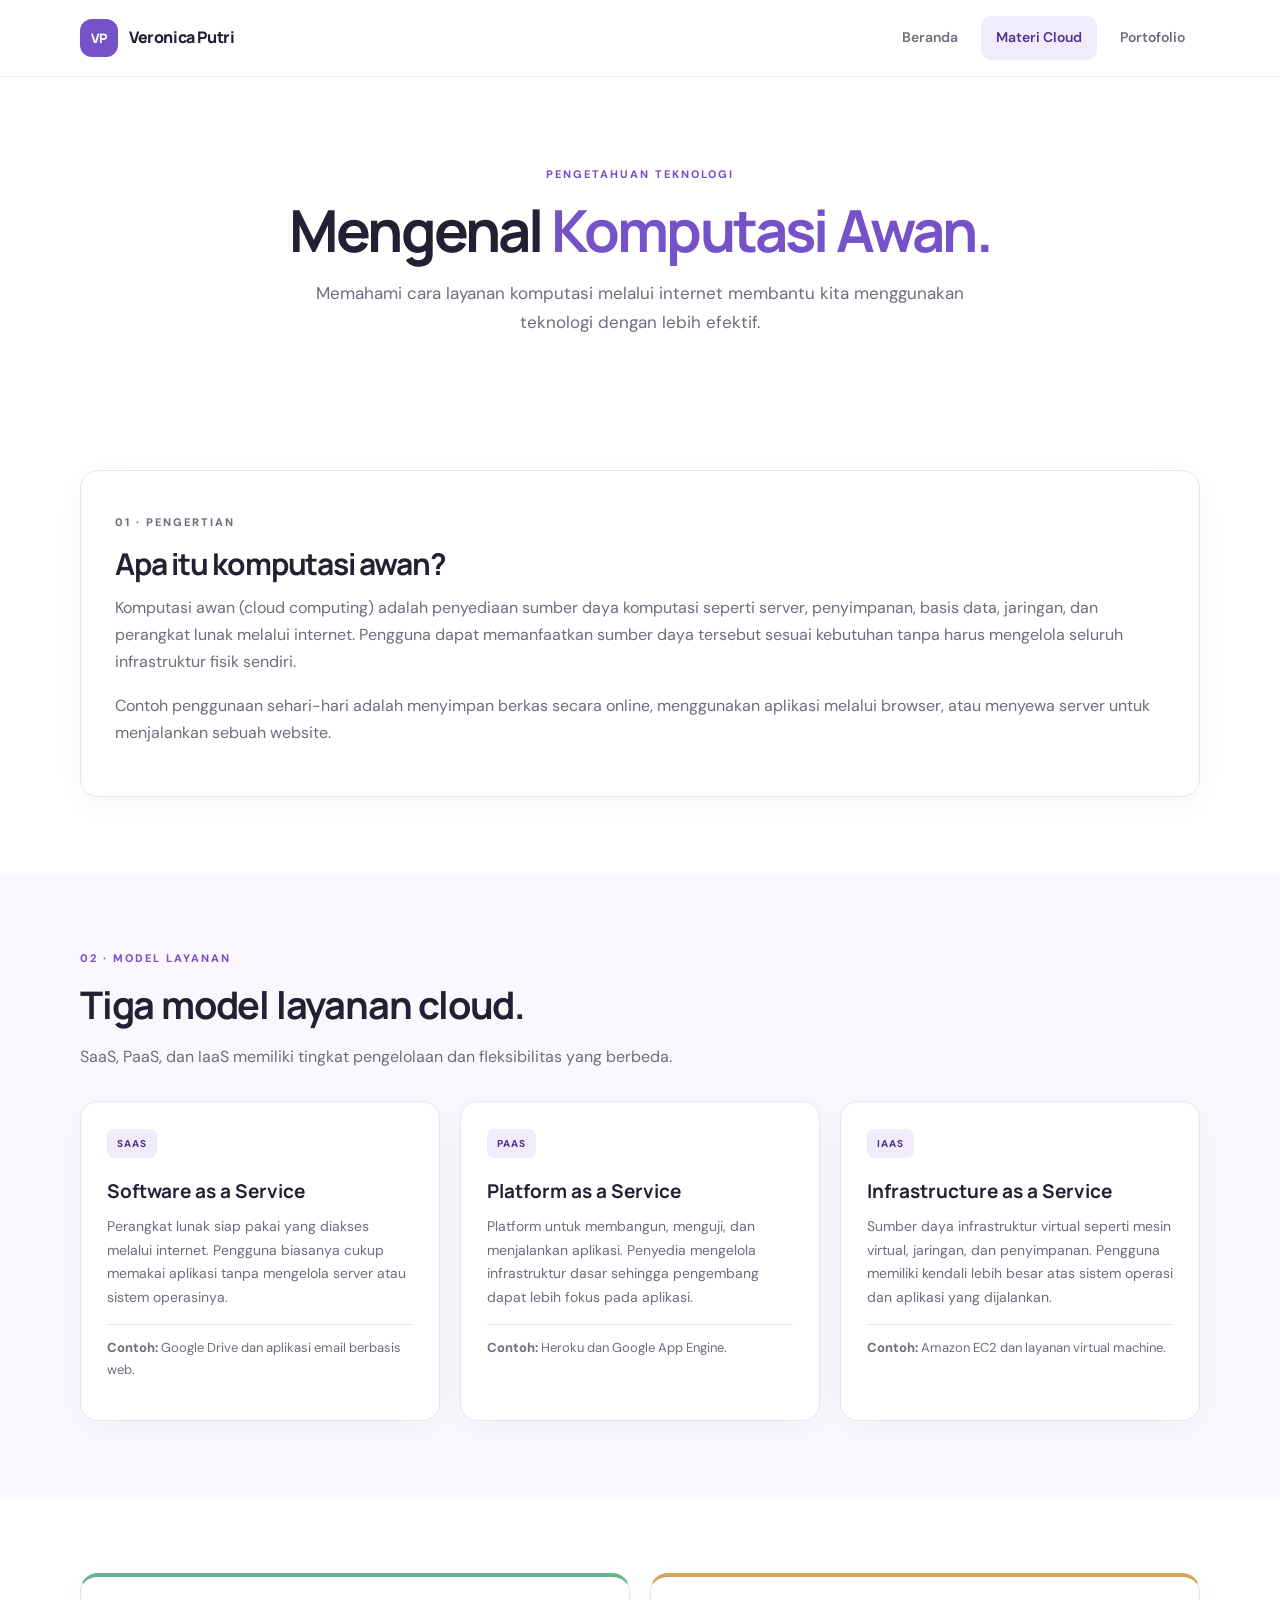
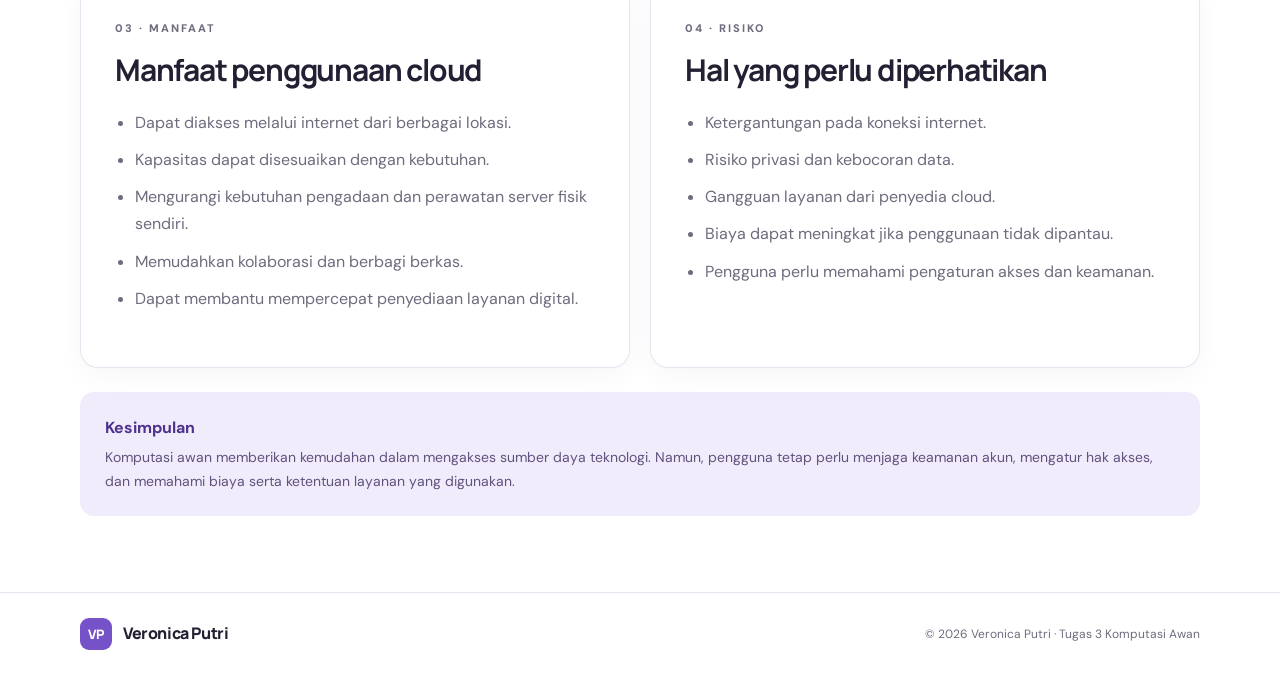
==== materi.html @ eca8ef3f "Boyan updates README.md file Upload website Tugas 3 Komputasi Awan" ====
<!DOCTYPE html>
<html lang="id">
<head>
  <meta charset="UTF-8">
  <meta name="viewport" content="width=device-width, initial-scale=1.0">
  <meta name="description" content="Materi pengantar komputasi awan, SaaS, PaaS, dan IaaS.">
  <title>Materi Komputasi Awan | Veronica Putri</title>
  <link rel="stylesheet" href="assets/css/style.css">
  <script src="assets/js/script.js" defer></script>
</head>
<body>
  <header class="site-header"><nav class="navbar container" aria-label="Navigasi utama">
    <a class="brand" href="index.html"><span class="brand-mark">VP</span><span>Veronica Putri</span></a>
    <button class="menu-toggle" aria-label="Buka menu" aria-expanded="false">☰</button>
    <div class="nav-links"><a href="index.html">Beranda</a><a class="active" href="materi.html">Materi Cloud</a><a href="portofolio.html">Portofolio</a></div>
  </nav></header>

  <main>
    <section class="page-hero container"><p class="eyebrow">PENGETAHUAN TEKNOLOGI</p><h1>Mengenal <span>Komputasi Awan.</span></h1><p>Memahami cara layanan komputasi melalui internet membantu kita menggunakan teknologi dengan lebih efektif.</p></section>

    <section class="section container">
      <article class="content-panel">
        <p class="eyebrow">01 · PENGERTIAN</p><h2>Apa itu komputasi awan?</h2>
        <p>Komputasi awan (cloud computing) adalah penyediaan sumber daya komputasi seperti server, penyimpanan, basis data, jaringan, dan perangkat lunak melalui internet. Pengguna dapat memanfaatkan sumber daya tersebut sesuai kebutuhan tanpa harus mengelola seluruh infrastruktur fisik sendiri.</p>
        <p>Contoh penggunaan sehari-hari adalah menyimpan berkas secara online, menggunakan aplikasi melalui browser, atau menyewa server untuk menjalankan sebuah website.</p>
      </article>
    </section>

    <section class="section soft-section"><div class="container">
      <div class="section-heading"><p class="eyebrow">02 · MODEL LAYANAN</p><h2>Tiga model layanan cloud.</h2><p class="section-intro">SaaS, PaaS, dan IaaS memiliki tingkat pengelolaan dan fleksibilitas yang berbeda.</p></div>
      <div class="service-grid">
        <article class="service-card"><span class="service-tag">SAAS</span><h3>Software as a Service</h3><p>Perangkat lunak siap pakai yang diakses melalui internet. Pengguna biasanya cukup memakai aplikasi tanpa mengelola server atau sistem operasinya.</p><p class="example"><strong>Contoh:</strong> Google Drive dan aplikasi email berbasis web.</p></article>
        <article class="service-card"><span class="service-tag">PAAS</span><h3>Platform as a Service</h3><p>Platform untuk membangun, menguji, dan menjalankan aplikasi. Penyedia mengelola infrastruktur dasar sehingga pengembang dapat lebih fokus pada aplikasi.</p><p class="example"><strong>Contoh:</strong> Heroku dan Google App Engine.</p></article>
        <article class="service-card"><span class="service-tag">IAAS</span><h3>Infrastructure as a Service</h3><p>Sumber daya infrastruktur virtual seperti mesin virtual, jaringan, dan penyimpanan. Pengguna memiliki kendali lebih besar atas sistem operasi dan aplikasi yang dijalankan.</p><p class="example"><strong>Contoh:</strong> Amazon EC2 dan layanan virtual machine.</p></article>
      </div>
    </div></section>

    <section class="section container">
      <div class="two-column">
        <article class="content-panel positive"><p class="eyebrow">03 · MANFAAT</p><h2>Manfaat penggunaan cloud</h2><ul class="check-list"><li>Dapat diakses melalui internet dari berbagai lokasi.</li><li>Kapasitas dapat disesuaikan dengan kebutuhan.</li><li>Mengurangi kebutuhan pengadaan dan perawatan server fisik sendiri.</li><li>Memudahkan kolaborasi dan berbagi berkas.</li><li>Dapat membantu mempercepat penyediaan layanan digital.</li></ul></article>
        <article class="content-panel caution"><p class="eyebrow">04 · RISIKO</p><h2>Hal yang perlu diperhatikan</h2><ul class="check-list"><li>Ketergantungan pada koneksi internet.</li><li>Risiko privasi dan kebocoran data.</li><li>Gangguan layanan dari penyedia cloud.</li><li>Biaya dapat meningkat jika penggunaan tidak dipantau.</li><li>Pengguna perlu memahami pengaturan akses dan keamanan.</li></ul></article>
      </div>
      <div class="note-box"><strong>Kesimpulan</strong><p>Komputasi awan memberikan kemudahan dalam mengakses sumber daya teknologi. Namun, pengguna tetap perlu menjaga keamanan akun, mengatur hak akses, dan memahami biaya serta ketentuan layanan yang digunakan.</p></div>
    </section>
  </main>

  <footer class="site-footer"><div class="container footer-inner"><a class="brand footer-brand" href="index.html"><span class="brand-mark">VP</span><span>Veronica Putri</span></a><p>© <span id="year"></span> Veronica Putri · Tugas 3 Komputasi Awan</p></div></footer>
</body>
</html>
---- assets/css/style.css ----
@import url('https://fonts.googleapis.com/css2?family=DM+Sans:wght@400;500;600;700&family=Manrope:wght@400;500;600;700;800&display=swap');

:root{--purple:#7652c8;--purple-dark:#4d328e;--purple-light:#f1ecfb;--ink:#242033;--muted:#706b7d;--line:#e9e5f0;--surface:#fff;--soft:#faf8fd;--shadow:0 18px 55px rgba(68,43,119,.10)}
*{box-sizing:border-box}html{scroll-behavior:smooth}body{margin:0;background:var(--surface);color:var(--ink);font-family:'DM Sans',Arial,sans-serif;line-height:1.7}a{color:inherit;text-decoration:none}.container{width:min(1120px,calc(100% - 44px));margin-inline:auto}
.site-header{position:sticky;top:0;z-index:10;background:rgba(255,255,255,.92);backdrop-filter:blur(14px);border-bottom:1px solid rgba(233,229,240,.8)}.navbar{height:76px;display:flex;align-items:center;justify-content:space-between}.brand{display:flex;align-items:center;gap:11px;font-family:Manrope,sans-serif;font-weight:800;letter-spacing:-.4px}.brand-mark{display:grid;place-items:center;width:38px;height:38px;border-radius:12px;background:var(--purple);color:#fff;font-size:13px}.nav-links{display:flex;gap:8px}.nav-links a{padding:10px 15px;border-radius:10px;color:var(--muted);font-size:14px;font-weight:600}.nav-links a:hover,.nav-links a.active{background:var(--purple-light);color:var(--purple-dark)}.menu-toggle{display:none;border:0;background:var(--purple-light);color:var(--purple-dark);padding:8px 12px;border-radius:9px;font-size:20px}
.hero{min-height:570px;display:grid;grid-template-columns:1.2fr .8fr;align-items:center;gap:60px;padding-block:75px}.eyebrow{margin:0 0 14px;color:var(--purple);font-size:11px;font-weight:800;letter-spacing:2px}.hero h1,.page-hero h1{font-family:Manrope,sans-serif;font-size:clamp(40px,6vw,66px);line-height:1.12;letter-spacing:-2.8px;margin:0 0 22px}.hero h1 span,.page-hero h1 span{color:var(--purple)}.hero-lead{max-width:570px;color:var(--muted);font-size:18px}.hero-actions{display:flex;flex-wrap:wrap;gap:12px;margin-top:30px}.button{display:inline-flex;align-items:center;justify-content:center;gap:12px;padding:12px 19px;border-radius:11px;font-size:14px;font-weight:700;transition:.2s}.button:hover{transform:translateY(-2px)}.primary{background:var(--purple);color:white;box-shadow:0 8px 20px rgba(118,82,200,.22)}.primary:hover{background:var(--purple-dark)}.secondary{border:1px solid var(--line);background:white;color:var(--purple-dark)}.profile-wrap{position:relative;justify-self:center;width:min(330px,85%);padding:18px}.profile-glow{position:absolute;inset:0;border-radius:48% 48% 42% 42%;background:linear-gradient(145deg,#eee6ff,#d8c9fa);transform:rotate(7deg)}.profile-photo{position:relative;display:block;width:100%;aspect-ratio:4/5;object-fit:cover;border-radius:44% 44% 18px 18px;border:8px solid white;box-shadow:var(--shadow)}.profile-caption{position:relative;width:max-content;max-width:100%;margin:-23px auto 0;background:white;padding:10px 16px;border-radius:30px;box-shadow:var(--shadow);font-size:12px;font-weight:700}.status-dot{display:inline-block;width:8px;height:8px;margin-right:7px;background:#55b78a;border-radius:50%}
.section{padding-block:76px}.section-heading{max-width:650px;margin-bottom:30px}.section-heading h2,.content-panel h2{font-family:Manrope,sans-serif;font-size:clamp(27px,4vw,38px);line-height:1.2;letter-spacing:-1.2px;margin:0 0 12px}.about-grid,.feature-grid,.service-grid,.portfolio-grid{display:grid;grid-template-columns:repeat(2,1fr);gap:20px}.info-card,.feature-card,.service-card,.portfolio-card,.content-panel{border:1px solid var(--line);border-radius:18px;background:white;padding:28px;box-shadow:0 8px 30px rgba(42,29,69,.035)}.card-icon{display:grid;place-items:center;width:42px;height:42px;background:var(--purple-light);color:var(--purple);border-radius:12px;font-size:20px}.info-card h3,.feature-card h3,.service-card h3{font-family:Manrope,sans-serif;margin:17px 0 8px;font-size:20px}.info-card p,.feature-card p,.service-card p,.content-panel p{color:var(--muted);margin-top:8px}.identity-card dl{margin:15px 0 0}.identity-card dl div{display:grid;grid-template-columns:115px 1fr;gap:12px;padding:9px 0;border-bottom:1px solid var(--line);font-size:13px}.identity-card dl div:last-child{border:0}.identity-card dt{color:var(--muted)}.identity-card dd{margin:0;font-weight:700}.soft-section{background:var(--soft)}.feature-card{display:block;transition:.2s}.feature-card:hover{border-color:#c9b8ed;transform:translateY(-4px);box-shadow:var(--shadow)}.feature-number{color:#b3a1db;font-family:Manrope,sans-serif;font-size:13px;font-weight:800}.feature-link{display:inline-block;margin-top:12px;color:var(--purple);font-size:13px;font-weight:800}
.page-hero{padding-block:88px 58px;text-align:center}.page-hero h1{font-size:clamp(38px,5vw,58px);margin-bottom:16px}.page-hero>p:last-child{max-width:650px;margin:0 auto;color:var(--muted);font-size:17px}.content-panel{padding:34px}.content-panel h2{font-size:30px}.section-intro{color:var(--muted)}.service-grid{grid-template-columns:repeat(3,1fr)}.service-card{padding:26px}.service-tag,.portfolio-label{display:inline-block;padding:6px 10px;border-radius:7px;background:var(--purple-light);color:var(--purple-dark);font-size:10px;font-weight:800;letter-spacing:1px}.service-card h3{font-size:19px}.service-card p{font-size:14px}.service-card .example{padding-top:12px;border-top:1px solid var(--line);font-size:13px}.two-column{display:grid;grid-template-columns:1fr 1fr;gap:20px}.positive{border-top:4px solid #67b58e}.caution{border-top:4px solid #d9a45d}.check-list{padding-left:20px;color:var(--muted)}.check-list li{padding:5px 0}.note-box{margin-top:24px;padding:22px 25px;border-radius:14px;background:var(--purple-light);color:var(--purple-dark)}.note-box p{margin:5px 0 0;color:#62527e;font-size:14px}.portfolio-card{padding:32px}.portfolio-card.featured{background:linear-gradient(145deg,#fbf9ff,#f0eafd);border-color:#d9ccef}.portfolio-top{display:flex;align-items:center;justify-content:space-between}.portfolio-symbol{color:var(--purple);font-size:23px}.portfolio-card h2{font-family:Manrope,sans-serif;font-size:23px;margin:25px 0 10px}.portfolio-card p{min-height:75px;color:var(--muted);font-size:14px}.full-button{width:100%;margin-top:12px}.edit-hint{display:block;margin-top:12px;color:var(--muted);font-size:11px}
.site-footer{border-top:1px solid var(--line);padding:25px 0}.footer-inner{display:flex;align-items:center;justify-content:space-between;gap:20px}.footer-brand .brand-mark{width:32px;height:32px;border-radius:9px}.footer-inner p{color:var(--muted);font-size:12px;margin:0}
@media(max-width:760px){.navbar{height:68px}.menu-toggle{display:block}.nav-links{display:none;position:absolute;top:68px;left:0;right:0;padding:12px 22px 18px;background:white;border-bottom:1px solid var(--line);flex-direction:column}.nav-links.open{display:flex}.nav-links a{padding:12px}.hero{grid-template-columns:1fr;gap:40px;padding-block:65px 55px;text-align:center}.hero-lead{margin-inline:auto}.hero-actions{justify-content:center}.profile-wrap{width:250px;grid-row:1}.hero-copy{grid-row:2}.about-grid,.feature-grid,.service-grid,.two-column,.portfolio-grid{grid-template-columns:1fr}.section{padding-block:55px}.page-hero{padding-block:65px 40px}.footer-inner{flex-direction:column;text-align:center}.identity-card dl div{grid-template-columns:100px 1fr}.portfolio-card p{min-height:0}}
@media(prefers-reduced-motion:reduce){*{scroll-behavior:auto!important;transition:none!important}}
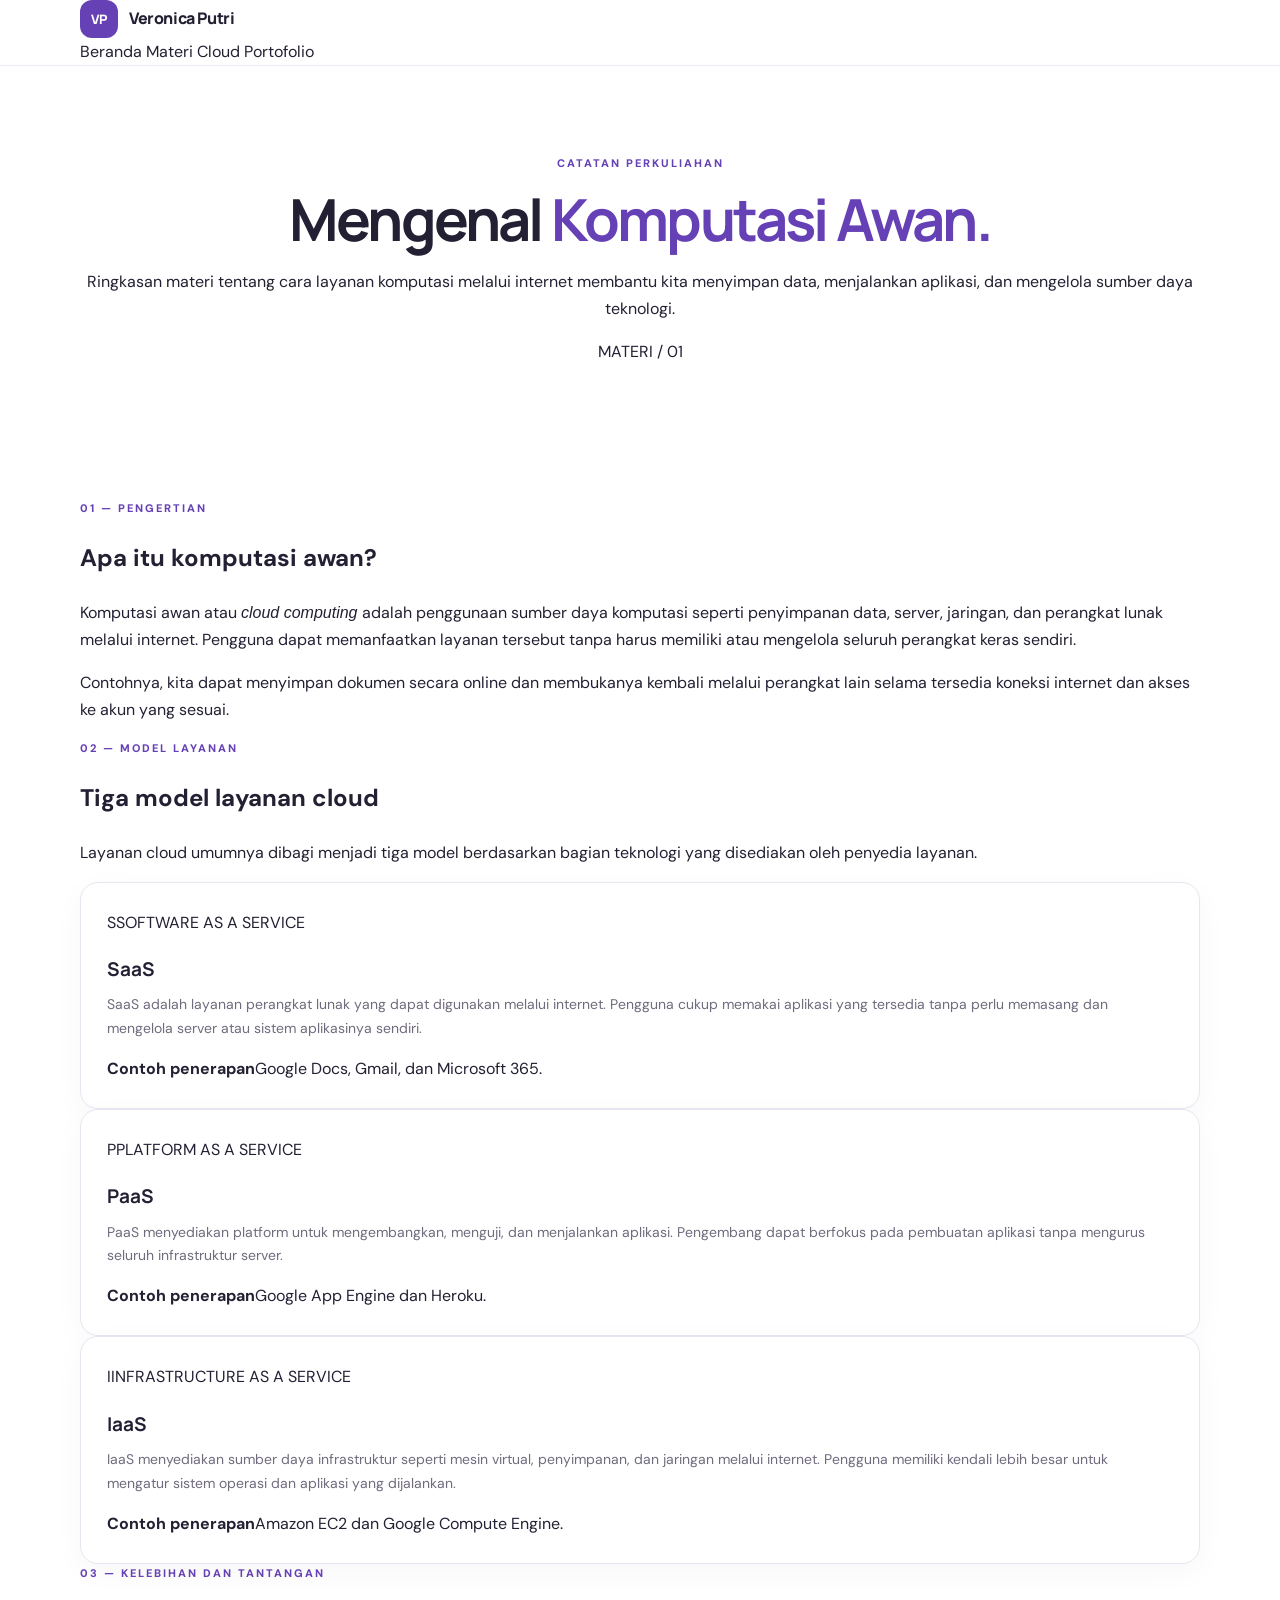
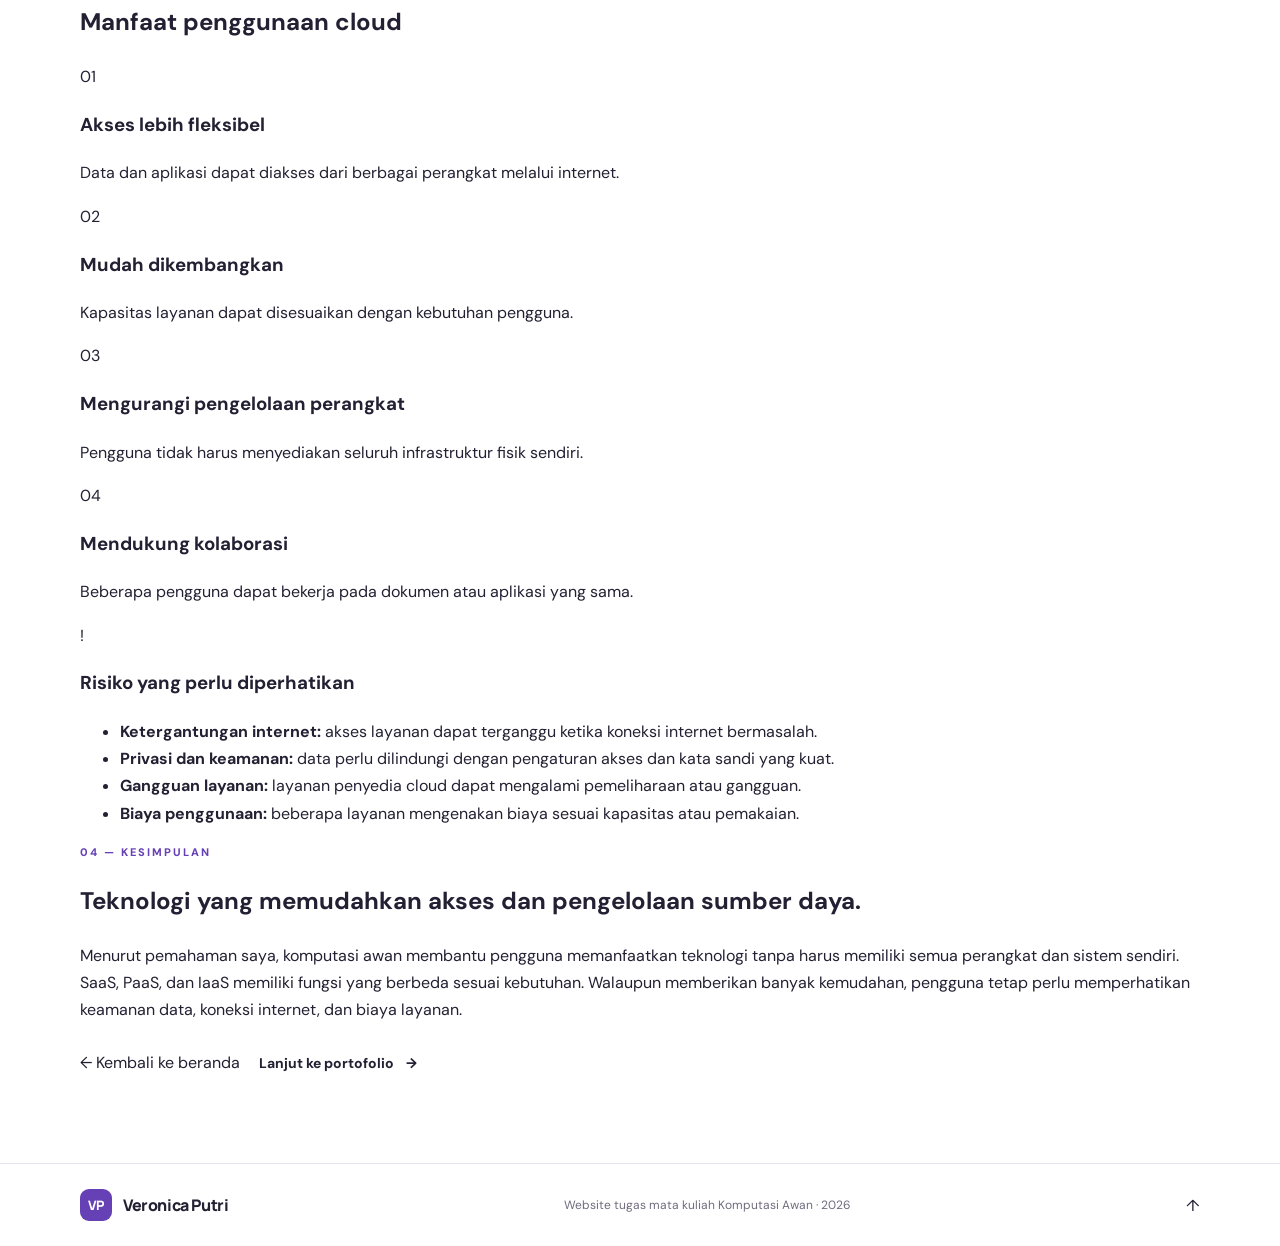
==== commit 70cbc70f: "Update materi.html" ====
--- a/materi.html
+++ b/materi.html
@@ -3,47 +3,106 @@
 <head>
   <meta charset="UTF-8">
   <meta name="viewport" content="width=device-width, initial-scale=1.0">
-  <meta name="description" content="Materi pengantar komputasi awan, SaaS, PaaS, dan IaaS.">
+  <meta name="description" content="Materi pengenalan komputasi awan, SaaS, PaaS, IaaS, manfaat, dan risiko.">
+  <meta name="theme-color" content="#6541B5">
   <title>Materi Komputasi Awan | Veronica Putri</title>
+  <link rel="icon" href="assets/images/profil.svg" type="image/svg+xml">
   <link rel="stylesheet" href="assets/css/style.css">
   <script src="assets/js/script.js" defer></script>
 </head>
 <body>
-  <header class="site-header"><nav class="navbar container" aria-label="Navigasi utama">
-    <a class="brand" href="index.html"><span class="brand-mark">VP</span><span>Veronica Putri</span></a>
-    <button class="menu-toggle" aria-label="Buka menu" aria-expanded="false">☰</button>
-    <div class="nav-links"><a href="index.html">Beranda</a><a class="active" href="materi.html">Materi Cloud</a><a href="portofolio.html">Portofolio</a></div>
-  </nav></header>
+  <header class="site-header">
+    <div class="container header-inner">
+      <a class="brand" href="index.html" aria-label="Veronica Putri, halaman beranda"><span class="brand-mark">VP</span><span class="brand-name">Veronica Putri</span></a>
+      <button class="menu-toggle" type="button" aria-label="Buka menu navigasi" aria-expanded="false" aria-controls="main-nav"><span></span><span></span><span></span></button>
+      <nav class="main-nav" id="main-nav" aria-label="Navigasi utama">
+        <a class="nav-link" href="index.html">Beranda</a>
+        <a class="nav-link active" href="materi.html" aria-current="page">Materi Cloud</a>
+        <a class="nav-link" href="portofolio.html">Portofolio</a>
+      </nav>
+    </div>
+  </header>
 
   <main>
-    <section class="page-hero container"><p class="eyebrow">PENGETAHUAN TEKNOLOGI</p><h1>Mengenal <span>Komputasi Awan.</span></h1><p>Memahami cara layanan komputasi melalui internet membantu kita menggunakan teknologi dengan lebih efektif.</p></section>
-
-    <section class="section container">
-      <article class="content-panel">
-        <p class="eyebrow">01 · PENGERTIAN</p><h2>Apa itu komputasi awan?</h2>
-        <p>Komputasi awan (cloud computing) adalah penyediaan sumber daya komputasi seperti server, penyimpanan, basis data, jaringan, dan perangkat lunak melalui internet. Pengguna dapat memanfaatkan sumber daya tersebut sesuai kebutuhan tanpa harus mengelola seluruh infrastruktur fisik sendiri.</p>
-        <p>Contoh penggunaan sehari-hari adalah menyimpan berkas secara online, menggunakan aplikasi melalui browser, atau menyewa server untuk menjalankan sebuah website.</p>
-      </article>
+    <section class="page-hero">
+      <div class="container page-hero-inner">
+        <p class="eyebrow"><span class="eyebrow-line"></span> CATATAN PERKULIAHAN</p>
+        <h1>Mengenal <span class="text-purple">Komputasi Awan.</span></h1>
+        <p>Ringkasan materi tentang cara layanan komputasi melalui internet membantu kita menyimpan data, menjalankan aplikasi, dan mengelola sumber daya teknologi.</p>
+        <span class="page-index">MATERI / 01</span>
+      </div>
     </section>
 
-    <section class="section soft-section"><div class="container">
-      <div class="section-heading"><p class="eyebrow">02 · MODEL LAYANAN</p><h2>Tiga model layanan cloud.</h2><p class="section-intro">SaaS, PaaS, dan IaaS memiliki tingkat pengelolaan dan fleksibilitas yang berbeda.</p></div>
-      <div class="service-grid">
-        <article class="service-card"><span class="service-tag">SAAS</span><h3>Software as a Service</h3><p>Perangkat lunak siap pakai yang diakses melalui internet. Pengguna biasanya cukup memakai aplikasi tanpa mengelola server atau sistem operasinya.</p><p class="example"><strong>Contoh:</strong> Google Drive dan aplikasi email berbasis web.</p></article>
-        <article class="service-card"><span class="service-tag">PAAS</span><h3>Platform as a Service</h3><p>Platform untuk membangun, menguji, dan menjalankan aplikasi. Penyedia mengelola infrastruktur dasar sehingga pengembang dapat lebih fokus pada aplikasi.</p><p class="example"><strong>Contoh:</strong> Heroku dan Google App Engine.</p></article>
-        <article class="service-card"><span class="service-tag">IAAS</span><h3>Infrastructure as a Service</h3><p>Sumber daya infrastruktur virtual seperti mesin virtual, jaringan, dan penyimpanan. Pengguna memiliki kendali lebih besar atas sistem operasi dan aplikasi yang dijalankan.</p><p class="example"><strong>Contoh:</strong> Amazon EC2 dan layanan virtual machine.</p></article>
+    <section class="section content-section">
+      <div class="container narrow-container">
+        <article class="content-block intro-block">
+          <p class="eyebrow">01 — PENGERTIAN</p>
+          <h2>Apa itu komputasi awan?</h2>
+          <p>Komputasi awan atau <em>cloud computing</em> adalah penggunaan sumber daya komputasi seperti penyimpanan data, server, jaringan, dan perangkat lunak melalui internet. Pengguna dapat memanfaatkan layanan tersebut tanpa harus memiliki atau mengelola seluruh perangkat keras sendiri.</p>
+          <p>Contohnya, kita dapat menyimpan dokumen secara online dan membukanya kembali melalui perangkat lain selama tersedia koneksi internet dan akses ke akun yang sesuai.</p>
+        </article>
+
+        <div class="content-divider"></div>
+        <section class="content-block">
+          <p class="eyebrow">02 — MODEL LAYANAN</p>
+          <h2>Tiga model layanan cloud</h2>
+          <p class="section-lead">Layanan cloud umumnya dibagi menjadi tiga model berdasarkan bagian teknologi yang disediakan oleh penyedia layanan.</p>
+          <div class="service-list">
+            <article class="service-card">
+              <div class="service-top"><span class="service-symbol">S</span><span class="service-label">SOFTWARE AS A SERVICE</span></div>
+              <h3>SaaS</h3>
+              <p>SaaS adalah layanan perangkat lunak yang dapat digunakan melalui internet. Pengguna cukup memakai aplikasi yang tersedia tanpa perlu memasang dan mengelola server atau sistem aplikasinya sendiri.</p>
+              <div class="example-line"><strong>Contoh penerapan</strong><span>Google Docs, Gmail, dan Microsoft 365.</span></div>
+            </article>
+            <article class="service-card">
+              <div class="service-top"><span class="service-symbol">P</span><span class="service-label">PLATFORM AS A SERVICE</span></div>
+              <h3>PaaS</h3>
+              <p>PaaS menyediakan platform untuk mengembangkan, menguji, dan menjalankan aplikasi. Pengembang dapat berfokus pada pembuatan aplikasi tanpa mengurus seluruh infrastruktur server.</p>
+              <div class="example-line"><strong>Contoh penerapan</strong><span>Google App Engine dan Heroku.</span></div>
+            </article>
+            <article class="service-card">
+              <div class="service-top"><span class="service-symbol">I</span><span class="service-label">INFRASTRUCTURE AS A SERVICE</span></div>
+              <h3>IaaS</h3>
+              <p>IaaS menyediakan sumber daya infrastruktur seperti mesin virtual, penyimpanan, dan jaringan melalui internet. Pengguna memiliki kendali lebih besar untuk mengatur sistem operasi dan aplikasi yang dijalankan.</p>
+              <div class="example-line"><strong>Contoh penerapan</strong><span>Amazon EC2 dan Google Compute Engine.</span></div>
+            </article>
+          </div>
+        </section>
+
+        <div class="content-divider"></div>
+        <section class="content-block">
+          <p class="eyebrow">03 — KELEBIHAN DAN TANTANGAN</p>
+          <h2>Manfaat penggunaan cloud</h2>
+          <div class="benefit-grid">
+            <div class="benefit-item"><span class="benefit-mark">01</span><div><h3>Akses lebih fleksibel</h3><p>Data dan aplikasi dapat diakses dari berbagai perangkat melalui internet.</p></div></div>
+            <div class="benefit-item"><span class="benefit-mark">02</span><div><h3>Mudah dikembangkan</h3><p>Kapasitas layanan dapat disesuaikan dengan kebutuhan pengguna.</p></div></div>
+            <div class="benefit-item"><span class="benefit-mark">03</span><div><h3>Mengurangi pengelolaan perangkat</h3><p>Pengguna tidak harus menyediakan seluruh infrastruktur fisik sendiri.</p></div></div>
+            <div class="benefit-item"><span class="benefit-mark">04</span><div><h3>Mendukung kolaborasi</h3><p>Beberapa pengguna dapat bekerja pada dokumen atau aplikasi yang sama.</p></div></div>
+          </div>
+          <div class="risk-panel">
+            <div class="risk-heading"><span class="risk-icon">!</span><h3>Risiko yang perlu diperhatikan</h3></div>
+            <ul>
+              <li><strong>Ketergantungan internet:</strong> akses layanan dapat terganggu ketika koneksi internet bermasalah.</li>
+              <li><strong>Privasi dan keamanan:</strong> data perlu dilindungi dengan pengaturan akses dan kata sandi yang kuat.</li>
+              <li><strong>Gangguan layanan:</strong> layanan penyedia cloud dapat mengalami pemeliharaan atau gangguan.</li>
+              <li><strong>Biaya penggunaan:</strong> beberapa layanan mengenakan biaya sesuai kapasitas atau pemakaian.</li>
+            </ul>
+          </div>
+        </section>
+
+        <div class="content-divider"></div>
+        <section class="conclusion-panel">
+          <p class="eyebrow">04 — KESIMPULAN</p>
+          <h2>Teknologi yang memudahkan akses dan pengelolaan sumber daya.</h2>
+          <p>Menurut pemahaman saya, komputasi awan membantu pengguna memanfaatkan teknologi tanpa harus memiliki semua perangkat dan sistem sendiri. SaaS, PaaS, dan IaaS memiliki fungsi yang berbeda sesuai kebutuhan. Walaupun memberikan banyak kemudahan, pengguna tetap perlu memperhatikan keamanan data, koneksi internet, dan biaya layanan.</p>
+        </section>
+        <div class="page-bottom-nav"><a class="text-link" href="index.html">← Kembali ke beranda</a><a class="button button-primary" href="portofolio.html">Lanjut ke portofolio <span aria-hidden="true">→</span></a></div>
       </div>
-    </div></section>
-
-    <section class="section container">
-      <div class="two-column">
-        <article class="content-panel positive"><p class="eyebrow">03 · MANFAAT</p><h2>Manfaat penggunaan cloud</h2><ul class="check-list"><li>Dapat diakses melalui internet dari berbagai lokasi.</li><li>Kapasitas dapat disesuaikan dengan kebutuhan.</li><li>Mengurangi kebutuhan pengadaan dan perawatan server fisik sendiri.</li><li>Memudahkan kolaborasi dan berbagi berkas.</li><li>Dapat membantu mempercepat penyediaan layanan digital.</li></ul></article>
-        <article class="content-panel caution"><p class="eyebrow">04 · RISIKO</p><h2>Hal yang perlu diperhatikan</h2><ul class="check-list"><li>Ketergantungan pada koneksi internet.</li><li>Risiko privasi dan kebocoran data.</li><li>Gangguan layanan dari penyedia cloud.</li><li>Biaya dapat meningkat jika penggunaan tidak dipantau.</li><li>Pengguna perlu memahami pengaturan akses dan keamanan.</li></ul></article>
-      </div>
-      <div class="note-box"><strong>Kesimpulan</strong><p>Komputasi awan memberikan kemudahan dalam mengakses sumber daya teknologi. Namun, pengguna tetap perlu menjaga keamanan akun, mengatur hak akses, dan memahami biaya serta ketentuan layanan yang digunakan.</p></div>
     </section>
   </main>
 
-  <footer class="site-footer"><div class="container footer-inner"><a class="brand footer-brand" href="index.html"><span class="brand-mark">VP</span><span>Veronica Putri</span></a><p>© <span id="year"></span> Veronica Putri · Tugas 3 Komputasi Awan</p></div></footer>
+  <footer class="site-footer"><div class="container footer-inner"><a class="brand footer-brand" href="index.html"><span class="brand-mark">VP</span><span class="brand-name">Veronica Putri</span></a><p>Website tugas mata kuliah Komputasi Awan · 2026</p><a class="back-top" href="#top" aria-label="Kembali ke atas">↑</a></div></footer>
 </body>
 </html>
+
+</html>
--- a/assets/css/style.css
+++ b/assets/css/style.css
@@ -1,6 +1,16 @@
 @import url('https://fonts.googleapis.com/css2?family=DM+Sans:wght@400;500;600;700&family=Manrope:wght@400;500;600;700;800&display=swap');
 
-:root{--purple:#7652c8;--purple-dark:#4d328e;--purple-light:#f1ecfb;--ink:#242033;--muted:#706b7d;--line:#e9e5f0;--surface:#fff;--soft:#faf8fd;--shadow:0 18px 55px rgba(68,43,119,.10)}
+:root{
+  --purple:#6541b5;
+  --purple-dark:#402477;
+  --purple-light:#eee7fa;
+  --ink:#242033;
+  --muted:#706b7d;
+  --line:#e9e5f0;
+  --surface:#fff;
+  --soft:#faf8fd;
+  --shadow:0 18px 55px rgba(68,43,119,.10)
+}
 *{box-sizing:border-box}html{scroll-behavior:smooth}body{margin:0;background:var(--surface);color:var(--ink);font-family:'DM Sans',Arial,sans-serif;line-height:1.7}a{color:inherit;text-decoration:none}.container{width:min(1120px,calc(100% - 44px));margin-inline:auto}
 .site-header{position:sticky;top:0;z-index:10;background:rgba(255,255,255,.92);backdrop-filter:blur(14px);border-bottom:1px solid rgba(233,229,240,.8)}.navbar{height:76px;display:flex;align-items:center;justify-content:space-between}.brand{display:flex;align-items:center;gap:11px;font-family:Manrope,sans-serif;font-weight:800;letter-spacing:-.4px}.brand-mark{display:grid;place-items:center;width:38px;height:38px;border-radius:12px;background:var(--purple);color:#fff;font-size:13px}.nav-links{display:flex;gap:8px}.nav-links a{padding:10px 15px;border-radius:10px;color:var(--muted);font-size:14px;font-weight:600}.nav-links a:hover,.nav-links a.active{background:var(--purple-light);color:var(--purple-dark)}.menu-toggle{display:none;border:0;background:var(--purple-light);color:var(--purple-dark);padding:8px 12px;border-radius:9px;font-size:20px}
 .hero{min-height:570px;display:grid;grid-template-columns:1.2fr .8fr;align-items:center;gap:60px;padding-block:75px}.eyebrow{margin:0 0 14px;color:var(--purple);font-size:11px;font-weight:800;letter-spacing:2px}.hero h1,.page-hero h1{font-family:Manrope,sans-serif;font-size:clamp(40px,6vw,66px);line-height:1.12;letter-spacing:-2.8px;margin:0 0 22px}.hero h1 span,.page-hero h1 span{color:var(--purple)}.hero-lead{max-width:570px;color:var(--muted);font-size:18px}.hero-actions{display:flex;flex-wrap:wrap;gap:12px;margin-top:30px}.button{display:inline-flex;align-items:center;justify-content:center;gap:12px;padding:12px 19px;border-radius:11px;font-size:14px;font-weight:700;transition:.2s}.button:hover{transform:translateY(-2px)}.primary{background:var(--purple);color:white;box-shadow:0 8px 20px rgba(118,82,200,.22)}.primary:hover{background:var(--purple-dark)}.secondary{border:1px solid var(--line);background:white;color:var(--purple-dark)}.profile-wrap{position:relative;justify-self:center;width:min(330px,85%);padding:18px}.profile-glow{position:absolute;inset:0;border-radius:48% 48% 42% 42%;background:linear-gradient(145deg,#eee6ff,#d8c9fa);transform:rotate(7deg)}.profile-photo{position:relative;display:block;width:100%;aspect-ratio:4/5;object-fit:cover;border-radius:44% 44% 18px 18px;border:8px solid white;box-shadow:var(--shadow)}.profile-caption{position:relative;width:max-content;max-width:100%;margin:-23px auto 0;background:white;padding:10px 16px;border-radius:30px;box-shadow:var(--shadow);font-size:12px;font-weight:700}.status-dot{display:inline-block;width:8px;height:8px;margin-right:7px;background:#55b78a;border-radius:50%}
